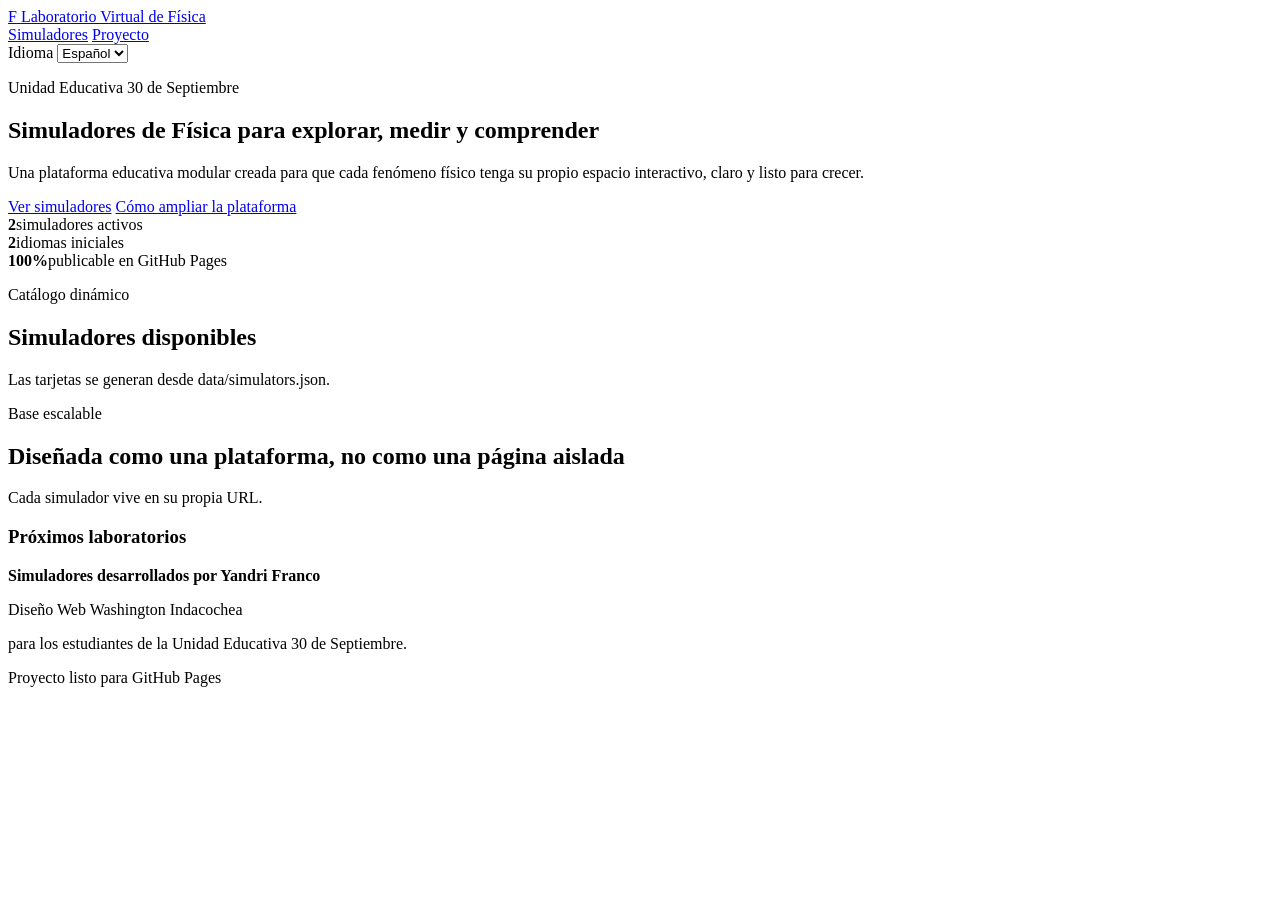
==== index.html @ cb013e96 "fix(assets): add comprehensive favicon fallbacks - Added favicon.ico, favicon-32.png, and apple-touc" ====
<!DOCTYPE html>
<html lang="es">
<head>
  <meta charset="UTF-8">
  <meta name="viewport" content="width=device-width, initial-scale=1.0">
  <meta name="description" content="Plataforma educativa de simuladores de Física.">
  <title>Laboratorio Virtual de Física | Yandri Franco</title>
  <link rel="icon" href="assets/icons/favicon.svg" type="image/svg+xml">
  <link rel="icon" href="assets/icons/favicon-32.png" sizes="32x32" type="image/png">
  <link rel="shortcut icon" href="assets/icons/favicon.ico" type="image/x-icon">
  <link rel="apple-touch-icon" href="assets/icons/apple-touch-icon.png">
  <link rel="stylesheet" href="assets/css/main.css">
</head>
<body>
  <header class="site-header">
    <nav class="nav" aria-label="Principal">
      <a class="brand" href="./">
        <span class="brand-mark" aria-hidden="true">F</span>
        <span data-i18n="nav.brand">Laboratorio Virtual de Física</span>
      </a>
      <div class="nav-actions">
        <div class="nav-links">
          <a href="#catalog" data-i18n="nav.catalog">Simuladores</a>
          <a href="#about" data-i18n="nav.about">Proyecto</a>
        </div>
        <label>
          <span class="sr-only" data-i18n="nav.language">Idioma</span>
          <select class="language-select" data-language-select aria-label="Idioma">
            <option value="es">Español</option>
            <option value="en">English</option>
          </select>
        </label>
      </div>
    </nav>
  </header>

  <main>
    <section class="hero">
      <div class="hero-inner hero-grid">
        <div>
          <p class="eyebrow" data-i18n="hero.eyebrow">Unidad Educativa 30 de Septiembre</p>
          <h1 data-i18n="hero.title">Simuladores de Física para explorar, medir y comprender</h1>
          <p class="hero-copy" data-i18n="hero.subtitle">Una plataforma educativa modular creada para que cada fenómeno físico tenga su propio espacio interactivo, claro y listo para crecer.</p>
          <div class="hero-actions">
            <a class="button primary" href="#catalog" data-i18n="hero.primaryCta">Ver simuladores</a>
            <a class="button" href="#about" data-i18n="hero.secondaryCta">Cómo ampliar la plataforma</a>
          </div>
          <div class="stats" aria-label="Resumen">
            <div class="stat"><strong>2</strong><span data-i18n="stats.simulators">simuladores activos</span></div>
            <div class="stat"><strong>2</strong><span data-i18n="stats.languages">idiomas iniciales</span></div>
            <div class="stat"><strong>100%</strong><span data-i18n="stats.static">publicable en GitHub Pages</span></div>
          </div>
        </div>
        <div class="hero-visual" aria-hidden="true">
          <div class="trajectory"></div>
          <div class="spring-demo"><span></span><strong></strong></div>
        </div>
      </div>
    </section>

    <section class="section alt" id="catalog">
      <div class="section-inner">
        <p class="eyebrow" data-i18n="catalog.eyebrow">Catálogo dinámico</p>
        <h2 data-i18n="catalog.title">Simuladores disponibles</h2>
        <p class="section-lead" data-i18n="catalog.description">Las tarjetas se generan desde data/simulators.json.</p>
        <div class="catalog-grid" data-catalog></div>
      </div>
    </section>

    <section class="section" id="about">
      <div class="section-inner">
        <p class="eyebrow" data-i18n="about.eyebrow">Base escalable</p>
        <h2 data-i18n="about.title">Diseñada como una plataforma, no como una página aislada</h2>
        <p class="section-lead" data-i18n="about.body">Cada simulador vive en su propia URL.</p>
        <h3 data-i18n="future.title">Próximos laboratorios</h3>
        <div class="future-list" data-future-list></div>
      </div>
    </section>
  </main>

  <section class="credits" aria-label="Créditos">
    <p><strong data-i18n="credits.line1">Simuladores desarrollados por Yandri Franco</strong></p>
    <p data-i18n="credits.line2">Diseño Web Washington Indacochea</p>
    <p data-i18n="credits.line3">para los estudiantes de la Unidad Educativa 30 de Septiembre.</p>
  </section>

  <footer class="site-footer">
    <span data-i18n="footer.repo">Proyecto listo para GitHub Pages</span>
  </footer>

  <script src="assets/js/i18n.js"></script>
  <script src="assets/js/main.js"></script>
</body>
</html>
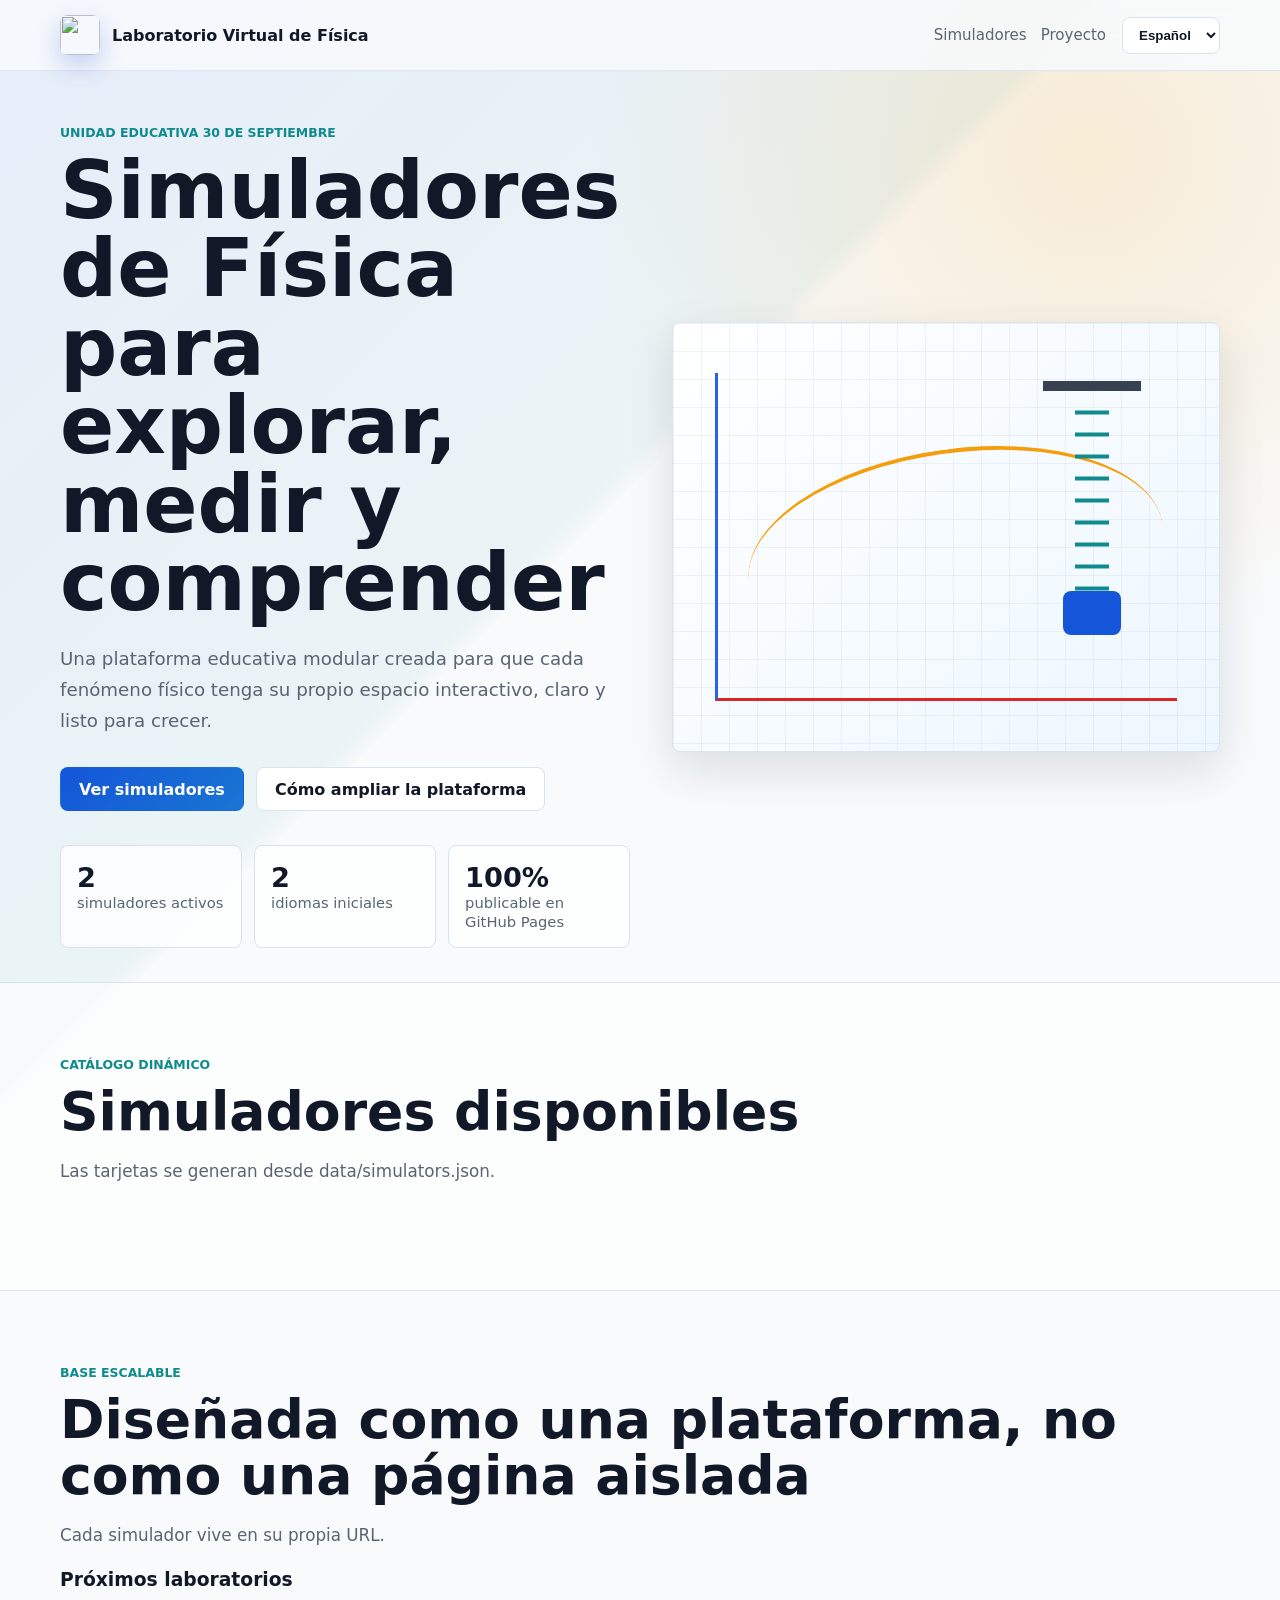
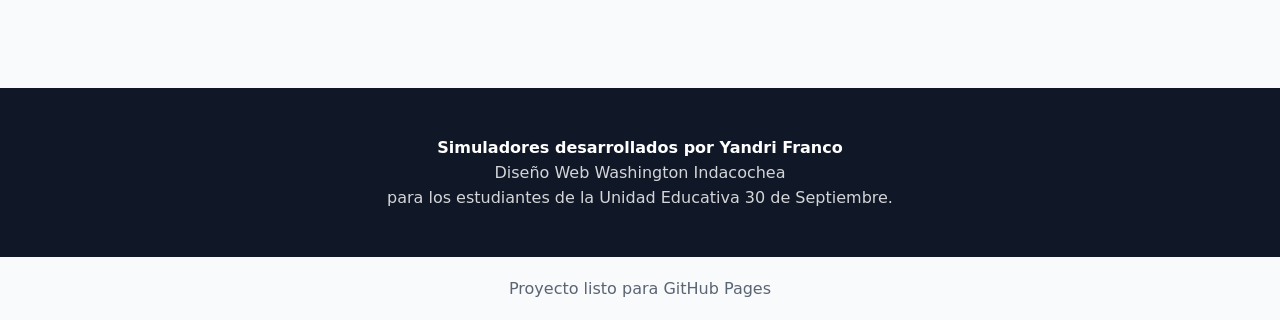
==== commit 3d779bd1: "favicon fixes" ====
--- a/index.html
+++ b/index.html
@@ -15,7 +15,7 @@
   <header class="site-header">
     <nav class="nav" aria-label="Principal">
       <a class="brand" href="./">
-        <span class="brand-mark" aria-hidden="true">F</span>
+        <img class="brand-mark" src="assets/icons/favicon.svg" alt="" aria-hidden="true">
         <span data-i18n="nav.brand">Laboratorio Virtual de Física</span>
       </a>
       <div class="nav-actions">
--- a/assets/css/main.css
+++ b/assets/css/main.css
@@ -0,0 +1,467 @@
+:root {
+  color-scheme: light;
+  --ink: #111827;
+  --muted: #5b6472;
+  --line: #d9e2ef;
+  --panel: #ffffff;
+  --soft: #f4f7fb;
+  --brand: #1455d9;
+  --brand-2: #0f8b8d;
+  --accent: #f59e0b;
+  --shadow: 0 18px 48px rgba(16, 24, 40, 0.12);
+  font-family: Inter, ui-sans-serif, system-ui, -apple-system, BlinkMacSystemFont, "Segoe UI", sans-serif;
+}
+
+* { box-sizing: border-box; }
+html { scroll-behavior: smooth; }
+body {
+  margin: 0;
+  color: var(--ink);
+  background:
+    linear-gradient(135deg, rgba(20, 85, 217, 0.08), rgba(15, 139, 141, 0.06) 34%, transparent 35%),
+    radial-gradient(circle at 85% 8%, rgba(245, 158, 11, 0.16), transparent 24%),
+    #f8fafc;
+}
+
+a { color: inherit; text-decoration: none; }
+img { display: block; max-width: 100%; }
+.sr-only {
+  position: absolute;
+  width: 1px;
+  height: 1px;
+  padding: 0;
+  margin: -1px;
+  overflow: hidden;
+  clip: rect(0, 0, 0, 0);
+  white-space: nowrap;
+  border: 0;
+}
+
+.site-header {
+  position: sticky;
+  top: 0;
+  z-index: 10;
+  border-bottom: 1px solid rgba(217, 226, 239, 0.86);
+  background: rgba(248, 250, 252, 0.88);
+  backdrop-filter: blur(18px);
+}
+
+.nav {
+  width: min(1160px, calc(100% - 32px));
+  margin: 0 auto;
+  min-height: 70px;
+  display: flex;
+  align-items: center;
+  justify-content: space-between;
+  gap: 18px;
+}
+
+.brand {
+  display: flex;
+  align-items: center;
+  gap: 12px;
+  font-weight: 800;
+}
+
+.brand-mark {
+  width: 40px;
+  height: 40px;
+  display: block;
+  flex: 0 0 40px;
+  border-radius: 8px;
+  box-shadow: 0 10px 24px rgba(20, 85, 217, 0.24);
+}
+
+.nav-actions {
+  display: flex;
+  align-items: center;
+  gap: 16px;
+}
+
+.nav-links {
+  display: flex;
+  align-items: center;
+  gap: 14px;
+  color: var(--muted);
+  font-size: 0.94rem;
+}
+
+.language-select {
+  border: 1px solid var(--line);
+  background: white;
+  color: var(--ink);
+  border-radius: 8px;
+  padding: 9px 12px;
+  font-weight: 700;
+}
+
+.hero {
+  min-height: calc(100vh - 70px);
+  display: grid;
+  align-items: center;
+  padding: 54px 0 34px;
+}
+
+.hero-inner,
+.section-inner {
+  width: min(1160px, calc(100% - 32px));
+  margin: 0 auto;
+}
+
+.hero-grid {
+  display: grid;
+  grid-template-columns: minmax(0, 1.02fr) minmax(340px, 0.98fr);
+  gap: 42px;
+  align-items: center;
+}
+
+.eyebrow {
+  margin: 0 0 12px;
+  color: var(--brand-2);
+  font-size: 0.78rem;
+  font-weight: 900;
+  letter-spacing: 0;
+  text-transform: uppercase;
+}
+
+h1,
+h2,
+h3,
+p { overflow-wrap: anywhere; }
+
+h1 {
+  margin: 0;
+  max-width: 780px;
+  font-size: clamp(2.45rem, 7vw, 5rem);
+  line-height: 0.98;
+  letter-spacing: 0;
+}
+
+.hero-copy {
+  margin: 22px 0 0;
+  max-width: 660px;
+  color: var(--muted);
+  font-size: 1.14rem;
+  line-height: 1.7;
+}
+
+.hero-actions {
+  margin-top: 30px;
+  display: flex;
+  flex-wrap: wrap;
+  gap: 12px;
+}
+
+.button {
+  display: inline-flex;
+  align-items: center;
+  justify-content: center;
+  gap: 10px;
+  min-height: 44px;
+  border-radius: 8px;
+  padding: 0 18px;
+  border: 1px solid var(--line);
+  background: white;
+  color: var(--ink);
+  font-weight: 800;
+  transition: transform 180ms ease, box-shadow 180ms ease, border-color 180ms ease;
+}
+
+.button:hover {
+  transform: translateY(-2px);
+  box-shadow: 0 12px 28px rgba(16, 24, 40, 0.12);
+  border-color: rgba(20, 85, 217, 0.35);
+}
+
+.button.primary {
+  color: white;
+  border-color: transparent;
+  background: linear-gradient(135deg, var(--brand), #1976d2);
+}
+
+.hero-visual {
+  min-height: 430px;
+  border: 1px solid rgba(217, 226, 239, 0.9);
+  border-radius: 8px;
+  background:
+    linear-gradient(rgba(17, 24, 39, 0.05) 1px, transparent 1px),
+    linear-gradient(90deg, rgba(17, 24, 39, 0.05) 1px, transparent 1px),
+    linear-gradient(135deg, #ffffff, #edf7ff);
+  background-size: 28px 28px, 28px 28px, cover;
+  box-shadow: var(--shadow);
+  position: relative;
+  overflow: hidden;
+}
+
+.hero-visual::before {
+  content: "";
+  position: absolute;
+  inset: 50px 42px;
+  border-left: 3px solid #2563eb;
+  border-bottom: 3px solid #dc2626;
+}
+
+.trajectory {
+  position: absolute;
+  left: 74px;
+  right: 54px;
+  bottom: 92px;
+  height: 210px;
+  border-top: 4px solid transparent;
+  border-radius: 50% 50% 0 0;
+  border-color: var(--accent);
+  transform: rotate(-8deg);
+}
+
+.spring-demo {
+  position: absolute;
+  top: 58px;
+  right: 78px;
+  width: 98px;
+  height: 260px;
+  border-top: 10px solid #374151;
+}
+
+.spring-demo span {
+  display: block;
+  width: 34px;
+  height: 190px;
+  margin: 10px auto 0;
+  background: repeating-linear-gradient(180deg, transparent 0 9px, #0f8b8d 10px 13px, transparent 14px 22px);
+}
+
+.spring-demo strong {
+  display: block;
+  width: 58px;
+  height: 44px;
+  margin: 0 auto;
+  border-radius: 8px;
+  background: #1455d9;
+}
+
+.stats {
+  display: grid;
+  grid-template-columns: repeat(3, minmax(0, 1fr));
+  gap: 12px;
+  margin-top: 34px;
+}
+
+.stat {
+  border: 1px solid var(--line);
+  border-radius: 8px;
+  background: rgba(255, 255, 255, 0.76);
+  padding: 16px;
+}
+
+.stat strong {
+  display: block;
+  font-size: 1.7rem;
+}
+
+.error-shell {
+  min-height: 100vh;
+  display: grid;
+  place-items: center;
+  padding: 32px 16px;
+}
+
+.error-card {
+  width: min(760px, 100%);
+  padding: 36px;
+  border: 1px solid rgba(217, 226, 239, 0.9);
+  border-radius: 16px;
+  background: rgba(255, 255, 255, 0.92);
+  box-shadow: var(--shadow);
+}
+
+.error-kicker {
+  margin: 0 0 12px;
+  color: var(--brand-2);
+  font-size: 0.82rem;
+  font-weight: 900;
+  text-transform: uppercase;
+}
+
+.error-code {
+  margin: 0;
+  font-size: clamp(4rem, 11vw, 7rem);
+  line-height: 0.9;
+}
+
+.error-copy {
+  margin: 18px 0 0;
+  max-width: 52ch;
+  color: var(--muted);
+  font-size: 1.05rem;
+  line-height: 1.7;
+}
+
+.error-actions {
+  display: flex;
+  flex-wrap: wrap;
+  gap: 12px;
+  margin-top: 28px;
+}
+
+.error-hints {
+  margin: 28px 0 0;
+  padding: 18px 18px 18px 22px;
+  border-radius: 12px;
+  background: var(--soft);
+  color: var(--muted);
+}
+
+.error-hints li + li {
+  margin-top: 10px;
+}
+
+.stat span {
+  color: var(--muted);
+  font-size: 0.92rem;
+}
+
+.section {
+  padding: 74px 0;
+}
+
+.section.alt {
+  background: rgba(255, 255, 255, 0.62);
+  border-top: 1px solid var(--line);
+  border-bottom: 1px solid var(--line);
+}
+
+.section h2 {
+  margin: 0;
+  font-size: clamp(2rem, 5vw, 3.35rem);
+  line-height: 1.05;
+  letter-spacing: 0;
+}
+
+.section-lead {
+  max-width: 760px;
+  color: var(--muted);
+  line-height: 1.7;
+  font-size: 1.05rem;
+}
+
+.catalog-grid {
+  display: grid;
+  grid-template-columns: repeat(auto-fit, minmax(280px, 1fr));
+  gap: 20px;
+  margin-top: 30px;
+}
+
+.sim-card {
+  border: 1px solid var(--line);
+  border-radius: 8px;
+  background: var(--panel);
+  overflow: hidden;
+  box-shadow: 0 10px 30px rgba(16, 24, 40, 0.08);
+  transition: transform 180ms ease, box-shadow 180ms ease;
+}
+
+.sim-card:hover {
+  transform: translateY(-4px);
+  box-shadow: var(--shadow);
+}
+
+.sim-thumb {
+  aspect-ratio: 16 / 9;
+  background: #e8eef7;
+  object-fit: cover;
+  width: 100%;
+}
+
+.sim-card-body {
+  padding: 20px;
+}
+
+.badge {
+  display: inline-flex;
+  align-items: center;
+  min-height: 28px;
+  border-radius: 8px;
+  padding: 0 10px;
+  color: #0f5132;
+  background: #dff7ec;
+  font-weight: 800;
+  font-size: 0.78rem;
+}
+
+.sim-card h3 {
+  margin: 14px 0 8px;
+  font-size: 1.38rem;
+}
+
+.sim-card p {
+  color: var(--muted);
+  line-height: 1.58;
+}
+
+.meta-row {
+  display: flex;
+  flex-wrap: wrap;
+  gap: 8px;
+  margin: 16px 0;
+  color: var(--muted);
+  font-size: 0.86rem;
+}
+
+.future-list {
+  display: flex;
+  flex-wrap: wrap;
+  gap: 10px;
+  margin-top: 24px;
+}
+
+.future-list span {
+  border: 1px solid var(--line);
+  border-radius: 8px;
+  padding: 10px 12px;
+  background: white;
+  color: var(--muted);
+  font-weight: 700;
+}
+
+.credits,
+.site-footer {
+  text-align: center;
+}
+
+.credits {
+  padding: 44px 16px;
+  background: #101827;
+  color: white;
+}
+
+.credits p {
+  margin: 6px 0;
+  color: rgba(255, 255, 255, 0.82);
+}
+
+.credits strong {
+  color: white;
+}
+
+.site-footer {
+  padding: 22px 16px;
+  color: var(--muted);
+  background: #f8fafc;
+}
+
+@media (max-width: 840px) {
+  .nav { align-items: flex-start; padding: 14px 0; }
+  .nav,
+  .nav-actions,
+  .nav-links { flex-wrap: wrap; }
+  .hero { min-height: auto; }
+  .hero-grid { grid-template-columns: 1fr; }
+  .hero-visual { min-height: 320px; }
+  .stats { grid-template-columns: 1fr; }
+}
+
+@media (max-width: 520px) {
+  .nav-links { display: none; }
+  .hero-actions .button { width: 100%; }
+  .section { padding: 52px 0; }
+}
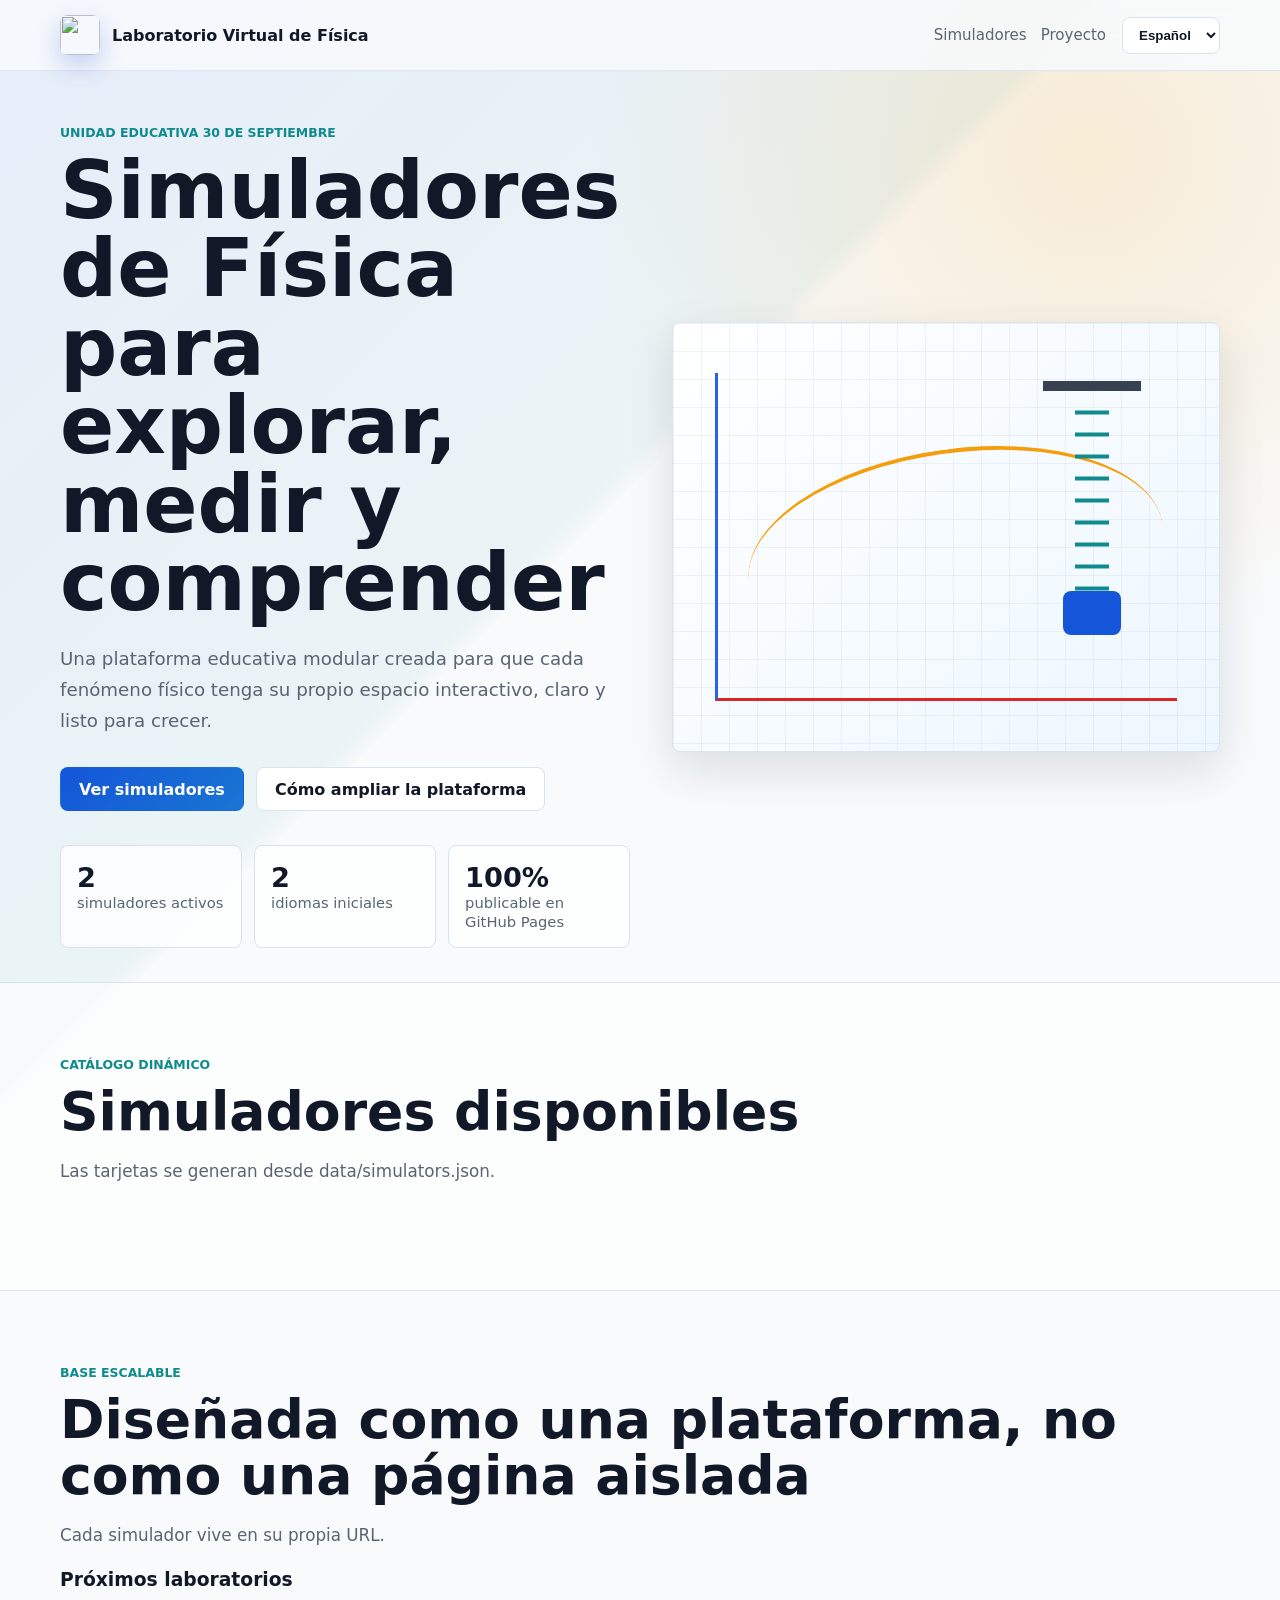
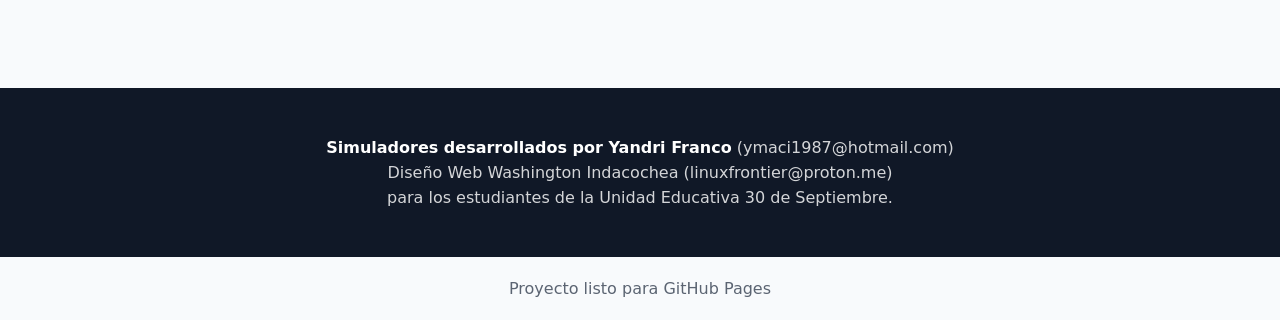
==== commit 386e3bbb: "feat(seo): add Open Graph and Twitter Card metadata - Added OG and Twitter meta tags to index.html f" ====
--- a/index.html
+++ b/index.html
@@ -4,7 +4,24 @@
   <meta charset="UTF-8">
   <meta name="viewport" content="width=device-width, initial-scale=1.0">
   <meta name="description" content="Plataforma educativa de simuladores de Física.">
+  <meta property="og:locale" content="es_ES">
+  <meta property="og:type" content="website">
+  <meta property="og:site_name" content="Laboratorio Virtual de Física">
+  <meta property="og:title" content="Laboratorio Virtual de Física | Yandri Franco">
+  <meta property="og:description" content="Plataforma educativa de simuladores de Física para estudiantes de la Unidad Educativa 30 de Septiembre.">
+  <meta property="og:url" content="https://wachin.github.io/yandri-franco-simulators/">
+  <meta property="og:image" content="https://wachin.github.io/yandri-franco-simulators/assets/images/social-preview.jpg">
+  <meta property="og:image:secure_url" content="https://wachin.github.io/yandri-franco-simulators/assets/images/social-preview.jpg">
+  <meta property="og:image:type" content="image/jpeg">
+  <meta property="og:image:width" content="1200">
+  <meta property="og:image:height" content="630">
+  <meta property="og:image:alt" content="Vista previa del Laboratorio Virtual de Física con simuladores de Ley de Hooke y Movimiento Parabólico.">
+  <meta name="twitter:card" content="summary_large_image">
+  <meta name="twitter:title" content="Laboratorio Virtual de Física | Yandri Franco">
+  <meta name="twitter:description" content="Plataforma educativa de simuladores de Física para estudiantes de la Unidad Educativa 30 de Septiembre.">
+  <meta name="twitter:image" content="https://wachin.github.io/yandri-franco-simulators/assets/images/social-preview.jpg">
   <title>Laboratorio Virtual de Física | Yandri Franco</title>
+  <link rel="canonical" href="https://wachin.github.io/yandri-franco-simulators/">
   <link rel="icon" href="assets/icons/favicon.svg" type="image/svg+xml">
   <link rel="icon" href="assets/icons/favicon-32.png" sizes="32x32" type="image/png">
   <link rel="shortcut icon" href="assets/icons/favicon.ico" type="image/x-icon">
@@ -79,8 +96,14 @@
   </main>
 
   <section class="credits" aria-label="Créditos">
-    <p><strong data-i18n="credits.line1">Simuladores desarrollados por Yandri Franco</strong></p>
-    <p data-i18n="credits.line2">Diseño Web Washington Indacochea</p>
+    <p>
+      <strong data-i18n="credits.line1">Simuladores desarrollados por Yandri Franco</strong>
+      <a class="credit-link" href="mailto:ymaci1987@hotmail.com">(ymaci1987@hotmail.com)</a>
+    </p>
+    <p>
+      <span data-i18n="credits.line2">Diseño Web Washington Indacochea</span>
+      <a class="credit-link" href="mailto:linuxfrontier@proton.me">(linuxfrontier@proton.me)</a>
+    </p>
     <p data-i18n="credits.line3">para los estudiantes de la Unidad Educativa 30 de Septiembre.</p>
   </section>
 
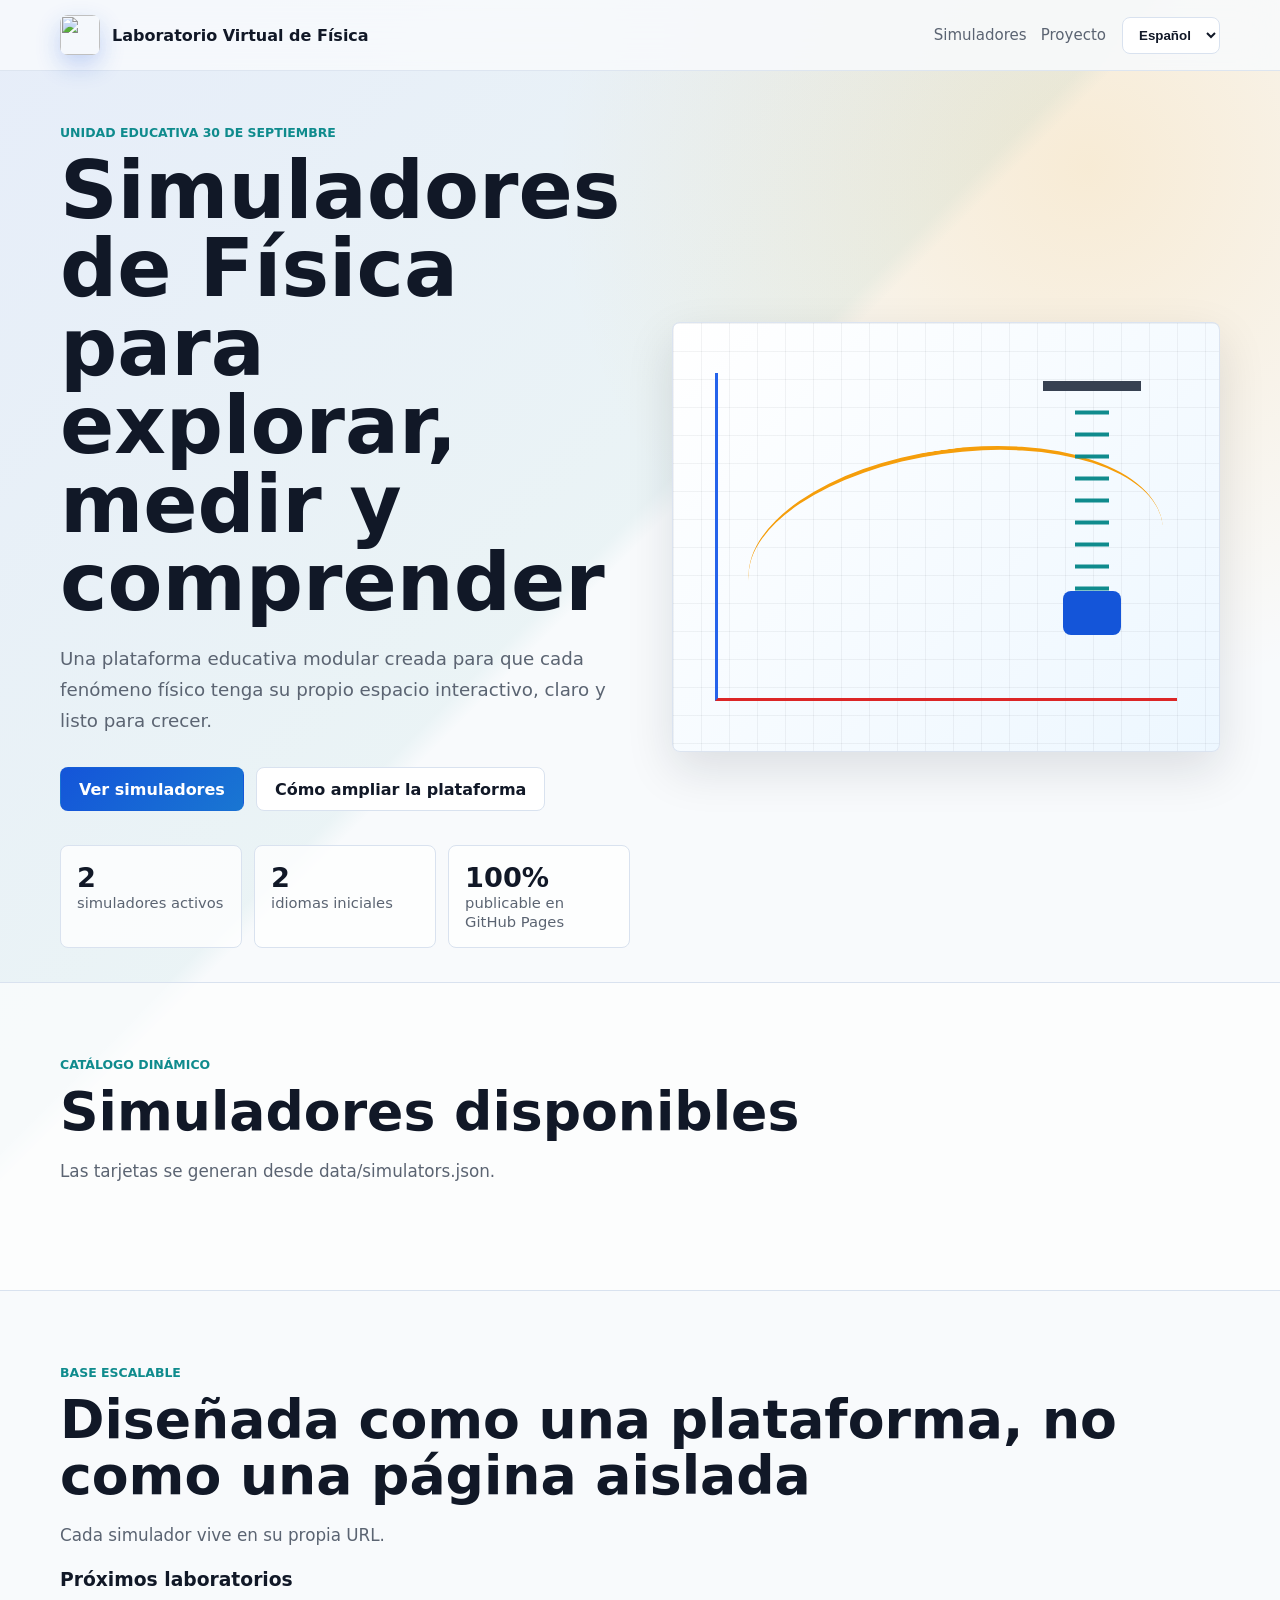
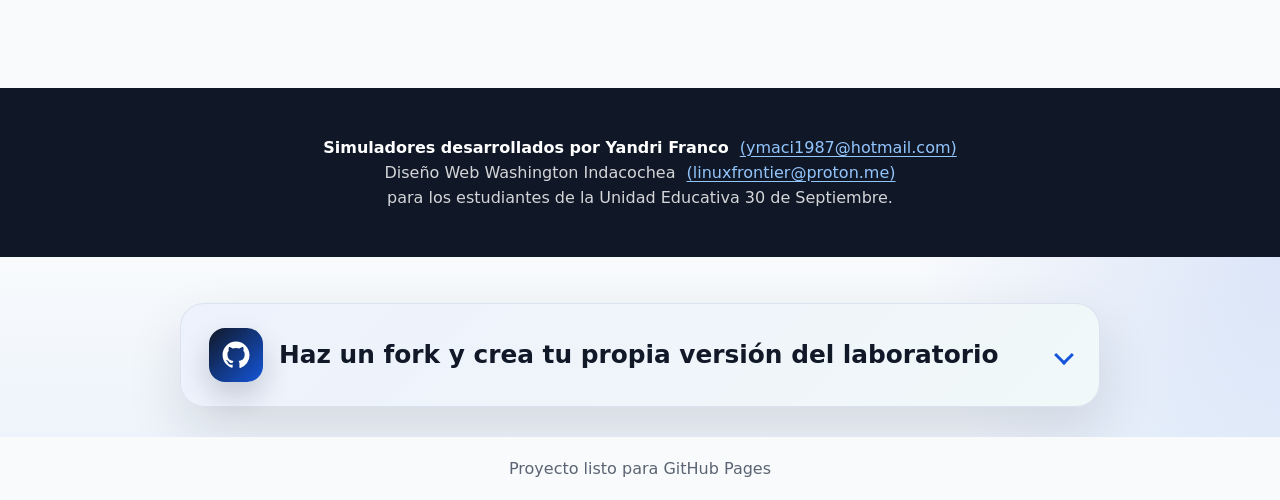
==== commit 5fc5fb95: "feat(ui): convert repo invitation to collapsible accordion - Replaced static block with expandable s" ====
--- a/index.html
+++ b/index.html
@@ -107,6 +107,27 @@
     <p data-i18n="credits.line3">para los estudiantes de la Unidad Educativa 30 de Septiembre.</p>
   </section>
 
+  <section class="repo-invite" aria-label="Repositorio del proyecto">
+    <details class="repo-invite-card">
+      <summary class="repo-summary">
+        <span class="repo-summary-icon" aria-hidden="true">
+          <svg viewBox="0 0 24 24" role="img" aria-hidden="true">
+            <path fill="currentColor" d="M12 .5C5.65.5.5 5.66.5 12.02c0 5.09 3.3 9.4 7.87 10.93.58.11.79-.25.79-.56 0-.28-.01-1.2-.02-2.18-3.2.7-3.88-1.36-3.88-1.36-.52-1.34-1.28-1.69-1.28-1.69-1.05-.72.08-.71.08-.71 1.16.08 1.78 1.2 1.78 1.2 1.03 1.77 2.7 1.26 3.36.97.1-.75.4-1.26.72-1.55-2.56-.29-5.25-1.29-5.25-5.73 0-1.26.45-2.29 1.19-3.09-.12-.29-.52-1.46.11-3.04 0 0 .97-.31 3.19 1.18a10.98 10.98 0 0 1 5.8 0c2.21-1.49 3.18-1.18 3.18-1.18.63 1.58.24 2.75.12 3.04.74.8 1.18 1.83 1.18 3.09 0 4.45-2.69 5.43-5.26 5.72.41.36.78 1.08.78 2.18 0 1.58-.01 2.85-.01 3.24 0 .31.21.68.8.56a11.53 11.53 0 0 0 7.85-10.93C23.5 5.66 18.35.5 12 .5Z"/>
+          </svg>
+        </span>
+        <span class="repo-summary-text" data-i18n="footer.forkTitle">Haz un fork y crea tu propia versión del laboratorio</span>
+        <span class="repo-summary-caret" aria-hidden="true"></span>
+      </summary>
+      <div class="repo-details">
+        <p class="repo-kicker" data-i18n="footer.forkKicker">Proyecto abierto</p>
+        <p class="repo-copy" data-i18n="footer.forkBody">Este proyecto está publicado en GitHub para que docentes, estudiantes y desarrolladores puedan estudiarlo, adaptarlo y ampliarlo con nuevos simuladores.</p>
+        <a class="repo-button" href="https://github.com/wachin/yandri-franco-simulators" target="_blank" rel="noopener noreferrer">
+          <span data-i18n="footer.forkCta">Ver repositorio en GitHub y crear un fork</span>
+        </a>
+      </div>
+    </details>
+  </section>
+
   <footer class="site-footer">
     <span data-i18n="footer.repo">Proyecto listo para GitHub Pages</span>
   </footer>
--- a/assets/css/main.css
+++ b/assets/css/main.css
@@ -443,6 +443,138 @@
   color: white;
 }
 
+.credit-link {
+  margin-left: 6px;
+  color: #93c5fd;
+  text-decoration: underline;
+  text-underline-offset: 3px;
+}
+
+.credit-link:hover {
+  color: #dbeafe;
+}
+
+.repo-invite {
+  padding: 46px 16px 30px;
+  background:
+    radial-gradient(circle at top right, rgba(20, 85, 217, 0.12), transparent 28%),
+    linear-gradient(180deg, #f8fafc, #eef4fb);
+}
+
+.repo-invite-card {
+  width: min(920px, 100%);
+  margin: 0 auto;
+  border: 1px solid rgba(217, 226, 239, 0.95);
+  border-radius: 24px;
+  background:
+    linear-gradient(135deg, rgba(20, 85, 217, 0.08), rgba(15, 139, 141, 0.06)),
+    rgba(255, 255, 255, 0.96);
+  box-shadow: 0 24px 56px rgba(16, 24, 40, 0.12);
+}
+
+.repo-summary {
+  list-style: none;
+  display: grid;
+  grid-template-columns: auto 1fr auto;
+  align-items: center;
+  gap: 16px;
+  padding: 24px 28px;
+  cursor: pointer;
+}
+
+.repo-summary::-webkit-details-marker {
+  display: none;
+}
+
+.repo-summary-icon {
+  width: 54px;
+  height: 54px;
+  border-radius: 16px;
+  display: grid;
+  place-items: center;
+  color: white;
+  background: linear-gradient(135deg, #111827, #1455d9);
+  box-shadow: 0 14px 28px rgba(17, 24, 39, 0.18);
+}
+
+.repo-summary-icon svg {
+  width: 28px;
+  height: 28px;
+}
+
+.repo-summary-text {
+  text-align: left;
+  font-size: clamp(1.1rem, 2.5vw, 1.55rem);
+  font-weight: 900;
+  line-height: 1.2;
+}
+
+.repo-summary-caret {
+  width: 14px;
+  height: 14px;
+  border-right: 3px solid var(--brand);
+  border-bottom: 3px solid var(--brand);
+  transform: rotate(45deg);
+  transition: transform 180ms ease;
+}
+
+.repo-invite-card[open] .repo-summary-caret {
+  transform: rotate(225deg);
+}
+
+.repo-details {
+  padding: 0 28px 30px;
+  text-align: center;
+  animation: repoDrop 180ms ease;
+}
+
+.repo-kicker {
+  margin: 0;
+  color: var(--brand-2);
+  font-size: 0.82rem;
+  font-weight: 900;
+  text-transform: uppercase;
+}
+
+.repo-copy {
+  max-width: 60ch;
+  margin: 12px auto 0;
+  color: var(--muted);
+  font-size: 1.04rem;
+  line-height: 1.7;
+}
+
+.repo-button {
+  display: inline-flex;
+  align-items: center;
+  justify-content: center;
+  min-height: 52px;
+  margin-top: 24px;
+  padding: 0 22px;
+  border-radius: 999px;
+  color: white;
+  background: linear-gradient(135deg, #111827, #1455d9);
+  box-shadow: 0 16px 32px rgba(20, 85, 217, 0.22);
+  font-weight: 900;
+  transition: transform 180ms ease, box-shadow 180ms ease;
+}
+
+.repo-button:hover {
+  transform: translateY(-2px);
+  box-shadow: 0 22px 40px rgba(20, 85, 217, 0.26);
+}
+
+@keyframes repoDrop {
+  from {
+    opacity: 0;
+    transform: translateY(-8px);
+  }
+  to {
+    opacity: 1;
+    transform: translateY(0);
+  }
+}
+
 .site-footer {
   padding: 22px 16px;
   color: var(--muted);
@@ -464,4 +596,7 @@
   .nav-links { display: none; }
   .hero-actions .button { width: 100%; }
   .section { padding: 52px 0; }
-}
+  .repo-summary,
+  .repo-details { padding-left: 18px; padding-right: 18px; }
+  .repo-button { width: 100%; }
+}
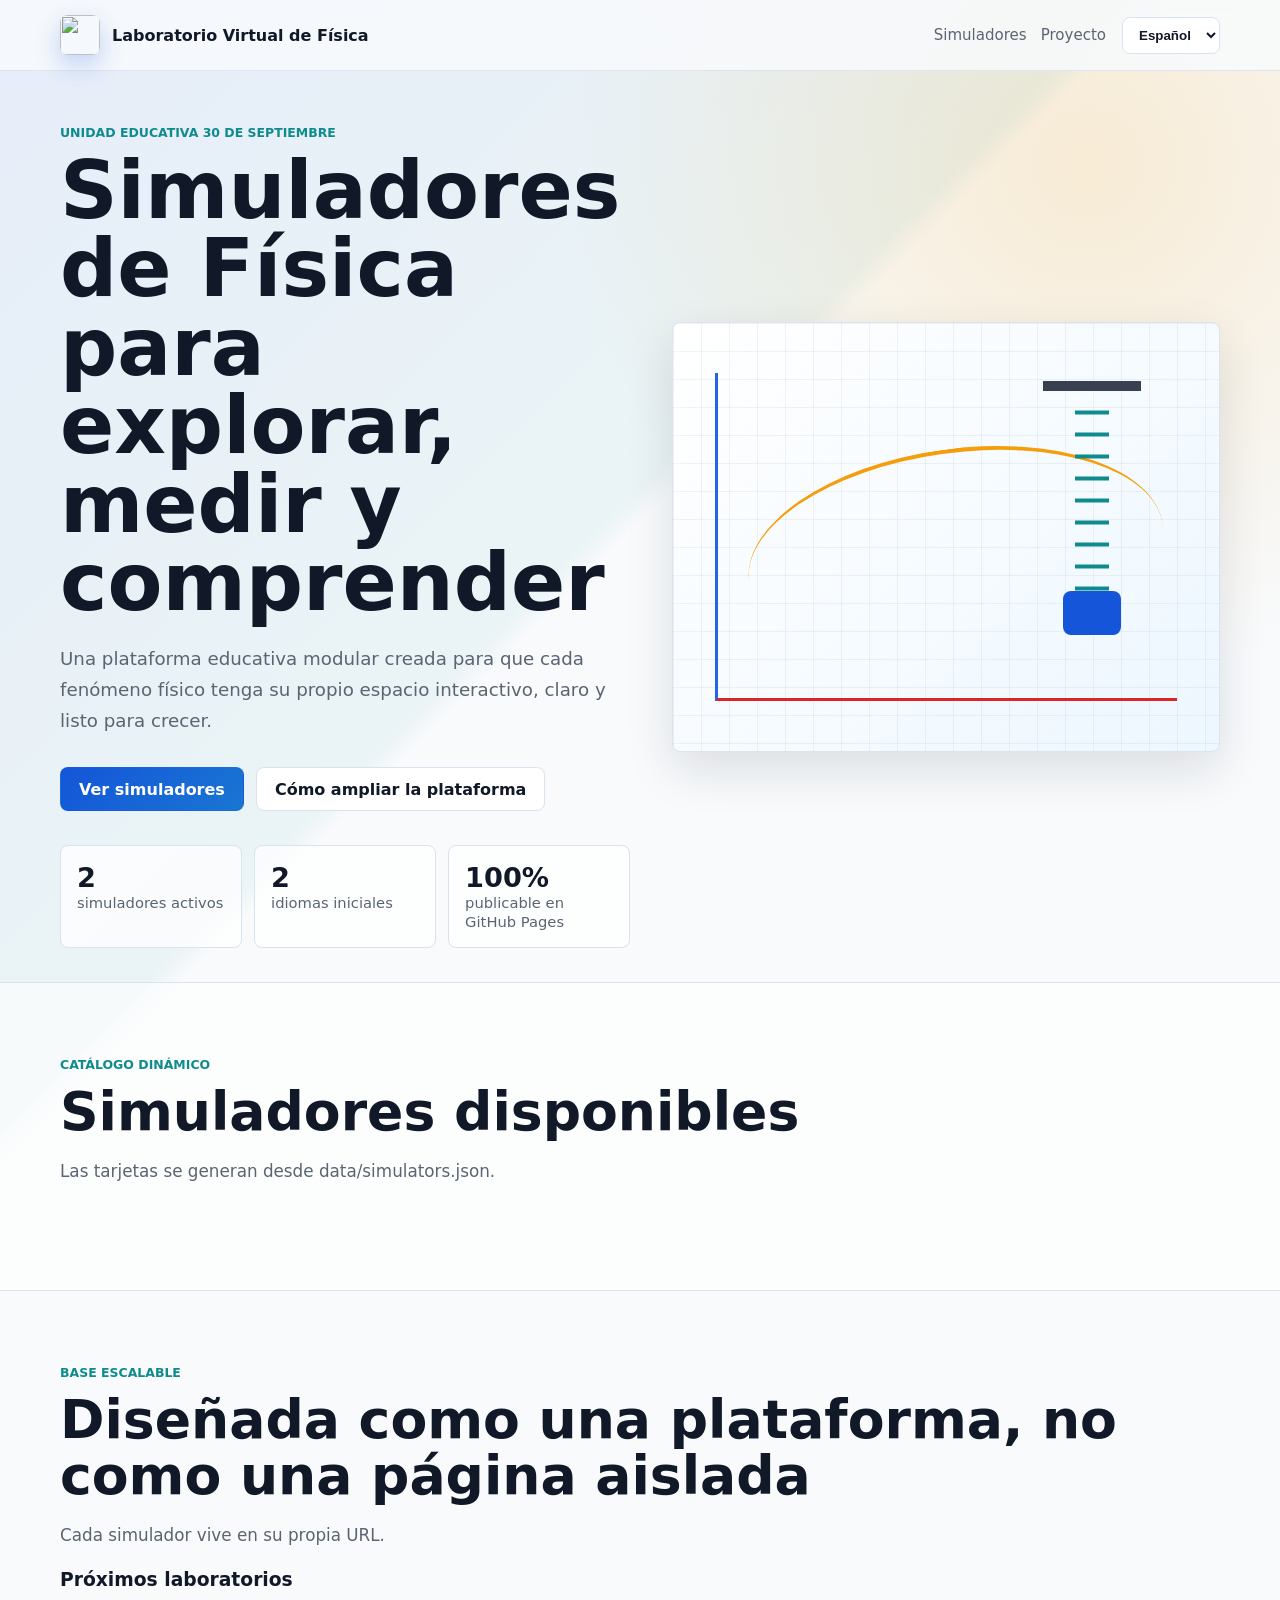
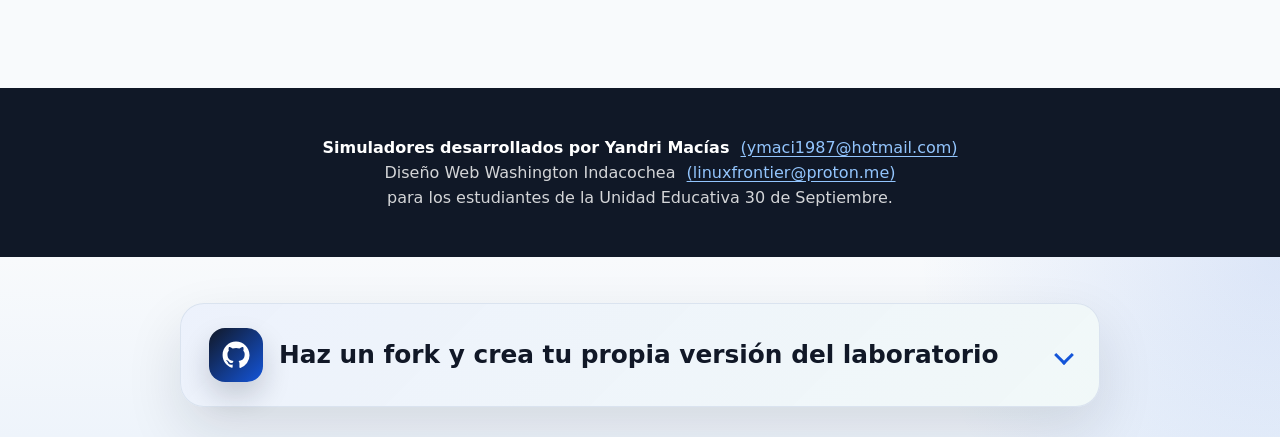
==== commit 70f87fa2: "docs(meta): update visible author name to Yandri Macías - Updated author name across index.html, REA" ====
--- a/index.html
+++ b/index.html
@@ -7,7 +7,7 @@
   <meta property="og:locale" content="es_ES">
   <meta property="og:type" content="website">
   <meta property="og:site_name" content="Laboratorio Virtual de Física">
-  <meta property="og:title" content="Laboratorio Virtual de Física | Yandri Franco">
+  <meta property="og:title" content="Laboratorio Virtual de Física | Yandri Macías">
   <meta property="og:description" content="Plataforma educativa de simuladores de Física para estudiantes de la Unidad Educativa 30 de Septiembre.">
   <meta property="og:url" content="https://wachin.github.io/yandri-franco-simulators/">
   <meta property="og:image" content="https://wachin.github.io/yandri-franco-simulators/assets/images/social-preview.jpg">
@@ -17,10 +17,10 @@
   <meta property="og:image:height" content="630">
   <meta property="og:image:alt" content="Vista previa del Laboratorio Virtual de Física con simuladores de Ley de Hooke y Movimiento Parabólico.">
   <meta name="twitter:card" content="summary_large_image">
-  <meta name="twitter:title" content="Laboratorio Virtual de Física | Yandri Franco">
+  <meta name="twitter:title" content="Laboratorio Virtual de Física | Yandri Macías">
   <meta name="twitter:description" content="Plataforma educativa de simuladores de Física para estudiantes de la Unidad Educativa 30 de Septiembre.">
   <meta name="twitter:image" content="https://wachin.github.io/yandri-franco-simulators/assets/images/social-preview.jpg">
-  <title>Laboratorio Virtual de Física | Yandri Franco</title>
+  <title>Laboratorio Virtual de Física | Yandri Macías</title>
   <link rel="canonical" href="https://wachin.github.io/yandri-franco-simulators/">
   <link rel="icon" href="assets/icons/favicon.svg" type="image/svg+xml">
   <link rel="icon" href="assets/icons/favicon-32.png" sizes="32x32" type="image/png">
@@ -97,7 +97,7 @@
 
   <section class="credits" aria-label="Créditos">
     <p>
-      <strong data-i18n="credits.line1">Simuladores desarrollados por Yandri Franco</strong>
+      <strong data-i18n="credits.line1">Simuladores desarrollados por Yandri Macías</strong>
       <a class="credit-link" href="mailto:ymaci1987@hotmail.com">(ymaci1987@hotmail.com)</a>
     </p>
     <p>
@@ -128,10 +128,6 @@
     </details>
   </section>
 
-  <footer class="site-footer">
-    <span data-i18n="footer.repo">Proyecto listo para GitHub Pages</span>
-  </footer>
-
   <script src="assets/js/i18n.js"></script>
   <script src="assets/js/main.js"></script>
 </body>
